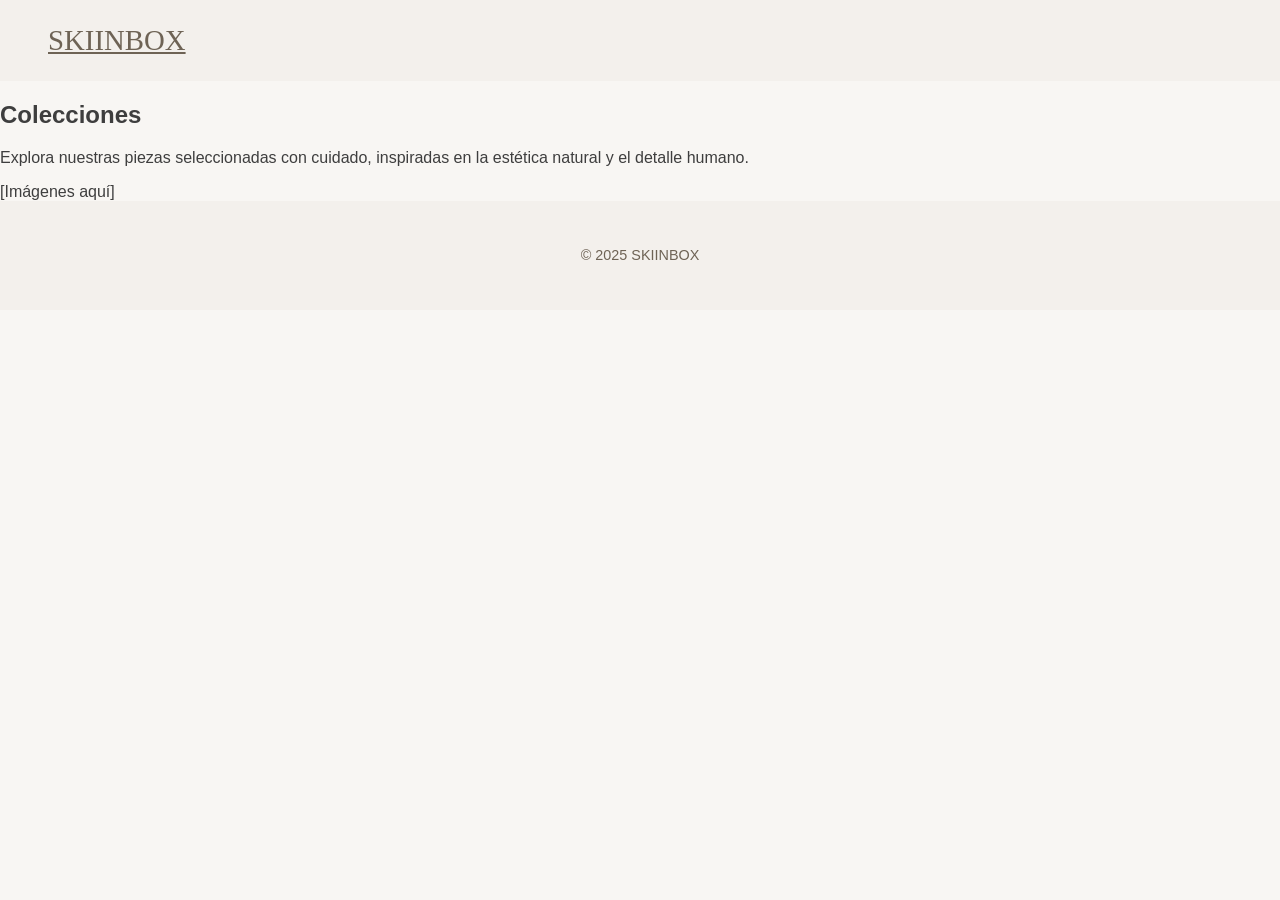
==== colecciones.html @ ae45a68d "Add files via upload" ====
<!DOCTYPE html><html lang='es'><head><meta charset='UTF-8'><link rel='stylesheet' href='css/style.css'><title>Colecciones</title></head><body><header><a href='index.html' class='logo'>SKIINBOX</a></header><main><h2>Colecciones</h2><p>Explora nuestras piezas seleccionadas con cuidado, inspiradas en la estética natural y el detalle humano.</p><div class='galeria'>[Imágenes aquí]</div></main><footer><p>© 2025 SKIINBOX</p></footer></body></html>
---- css/style.css ----
body {
  font-family: 'Montserrat', sans-serif;
  margin: 0;
  background-color: #f8f6f3;
  color: #3e3e3e;
}
header {
  display: flex;
  justify-content: space-between;
  align-items: center;
  padding: 1.5rem 3rem;
  background-color: #f3f0ec;
}
.logo {
  font-family: 'Playfair Display', serif;
  font-size: 1.8rem;
  color: #6e6355;
}
nav a {
  margin: 0 1rem;
  text-decoration: none;
  color: #6e6355;
  font-weight: 500;
}
.hero {
  text-align: center;
  padding: 6rem 2rem;
  background: url('assets/hero.jpg') center/cover no-repeat;
  color: #fff;
}
.hero h2 {
  font-family: 'Playfair Display', serif;
  font-size: 2.5rem;
}
.btn {
  display: inline-block;
  padding: 0.8rem 2rem;
  margin-top: 1rem;
  background-color: #6e6355;
  color: white;
  text-decoration: none;
  border-radius: 3px;
}
.planes {
  text-align: center;
  padding: 4rem 2rem;
}
.plan-container {
  display: flex;
  justify-content: center;
  flex-wrap: wrap;
  gap: 1.5rem;
}
.plan {
  background: #fff;
  padding: 2rem;
  border-radius: 8px;
  width: 250px;
  box-shadow: 0 2px 6px rgba(0,0,0,0.1);
}
.plan.destacado {
  border: 2px solid #6e6355;
}
footer {
  text-align: center;
  padding: 2rem;
  background-color: #f3f0ec;
  font-size: 0.9rem;
  color: #6e6355;
}
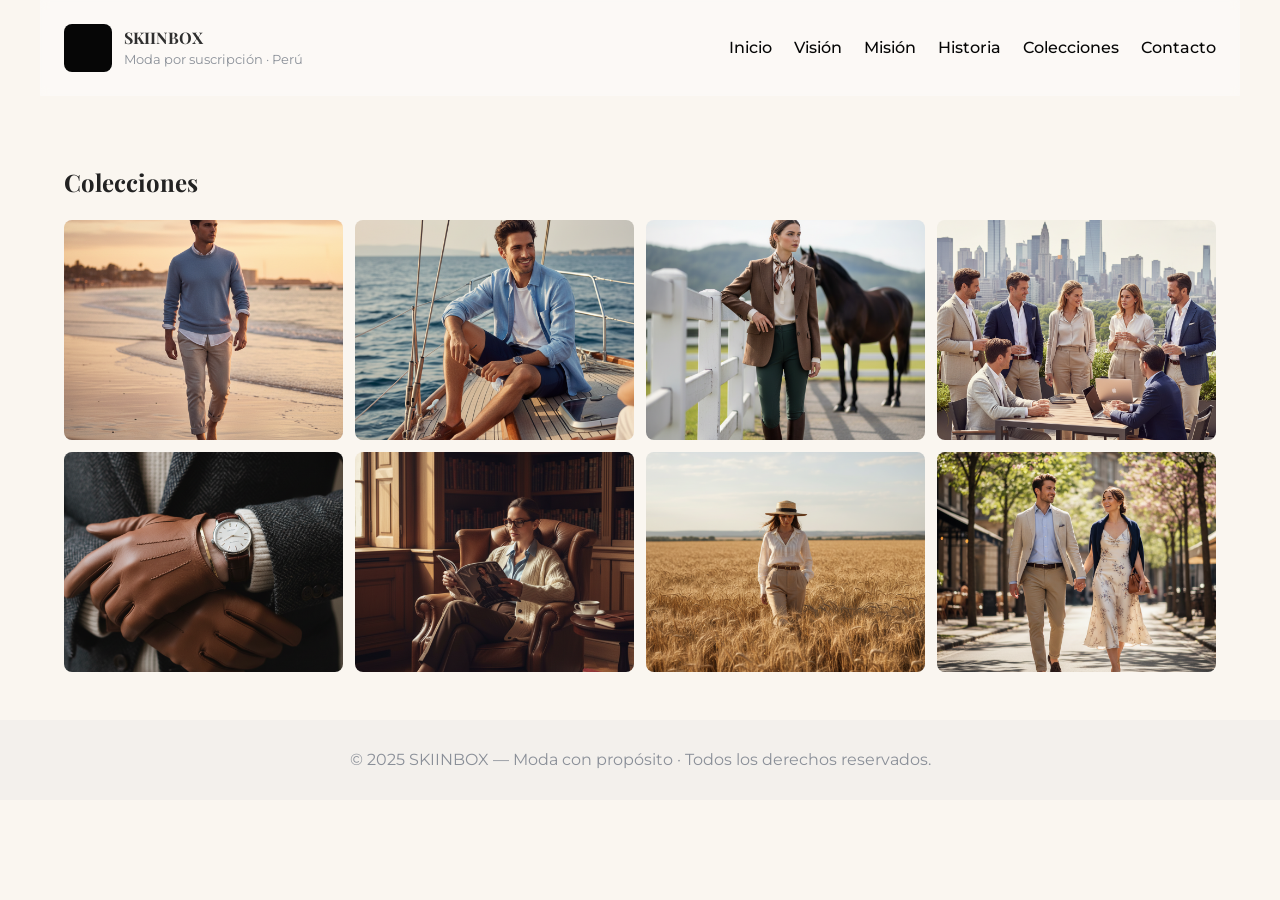
==== commit d93ceeec: "Add files via upload" ====
--- a/colecciones.html
+++ b/colecciones.html
@@ -1 +1,46 @@
-<!DOCTYPE html><html lang='es'><head><meta charset='UTF-8'><link rel='stylesheet' href='css/style.css'><title>Colecciones</title></head><body><header><a href='index.html' class='logo'>SKIINBOX</a></header><main><h2>Colecciones</h2><p>Explora nuestras piezas seleccionadas con cuidado, inspiradas en la estética natural y el detalle humano.</p><div class='galeria'>[Imágenes aquí]</div></main><footer><p>© 2025 SKIINBOX</p></footer></body></html>+<!doctype html>
+<html lang="es">
+<head>
+  <meta charset="utf-8">
+  <meta name="viewport" content="width=device-width,initial-scale=1">
+  <title>SKIINBOX — Colecciones</title>
+  <link rel="stylesheet" href="css/style.css">
+</head>
+<body>
+  <header class="container">
+    <a class="logo" href="index.html"><span class="mark"></span><div class="mark" style="display:none"></div><div style="display:flex;flex-direction:column"><strong style="font-family:'Playfair Display',serif;color:#2f2f2f">SKIINBOX</strong><small style="color:var(--muted)">Moda por suscripción · Perú</small></div></a>
+    <nav>
+      <a href="index.html">Inicio</a>
+      <a href="vision.html">Visión</a>
+      <a href="mision.html">Misión</a>
+      <a href="historia.html">Historia</a>
+      <a href="colecciones.html">Colecciones</a>
+      <a href="contacto.html">Contacto</a>
+    </nav>
+  </header>
+  <main class='section container'><h2 style="font-family:'Playfair Display',serif">Colecciones</h2><div class='gallery' style='margin-top:12px'>
+  <img src='assets/hero.jpg' alt='Colección' />
+  <img src='assets/how-1.jpg' alt='Colección' />
+  <img src='assets/lookbook-1.jpg' alt='Colección' />
+  <img src='assets/lookbook-2.jpg' alt='Colección' />
+  <img src='assets/lookbook-3.jpg' alt='Colección' />
+  <img src='assets/lookbook-4.jpg' alt='Colección' />
+  <img src='assets/lookbook-5.jpg' alt='Colección' />
+  <img src='assets/lookbook-6.jpg' alt='Colección' />
+</div></main>
+  <footer class="footer">
+    © 2025 SKIINBOX — Moda con propósito · Todos los derechos reservados.
+  </footer>
+  <div id="payModal" style="display:none;position:fixed;inset:0;background:rgba(0,0,0,0.5);align-items:center;justify-content:center">
+    <div style="background:white;padding:20px;border-radius:10px;max-width:420px;width:90%">
+      <h3>Suscripción — <span class="plan-name"></span></h3>
+      <p>Precio: <strong class="plan-price"></strong> / mes</p>
+      <div style="display:flex;gap:8px;justify-content:flex-end;margin-top:12px">
+        <button id="payClose" style="padding:8px 12px;border-radius:6px">Cancelar</button>
+        <button id="payConfirm" style="padding:8px 12px;background:var(--ink);color:white;border-radius:6px">Pagar</button>
+      </div>
+    </div>
+  </div>
+  <script src="js/main.js"></script>
+</body>
+</html>
--- a/css/style.css
+++ b/css/style.css
@@ -1,70 +1,27 @@
-body {
-  font-family: 'Montserrat', sans-serif;
-  margin: 0;
-  background-color: #f8f6f3;
-  color: #3e3e3e;
+
+@import url('https://fonts.googleapis.com/css2?family=Montserrat:wght@300;400;600&family=Playfair+Display:wght@400;700&display=swap');
+:root{
+  --ink:#060606; --navy:#0b3b66; --ivory:#FAF6F0; --gold:#C9A36B; --muted:#8A8F98;
+  --maxw:1200px;
 }
-header {
-  display: flex;
-  justify-content: space-between;
-  align-items: center;
-  padding: 1.5rem 3rem;
-  background-color: #f3f0ec;
-}
-.logo {
-  font-family: 'Playfair Display', serif;
-  font-size: 1.8rem;
-  color: #6e6355;
-}
-nav a {
-  margin: 0 1rem;
-  text-decoration: none;
-  color: #6e6355;
-  font-weight: 500;
-}
-.hero {
-  text-align: center;
-  padding: 6rem 2rem;
-  background: url('assets/hero.jpg') center/cover no-repeat;
-  color: #fff;
-}
-.hero h2 {
-  font-family: 'Playfair Display', serif;
-  font-size: 2.5rem;
-}
-.btn {
-  display: inline-block;
-  padding: 0.8rem 2rem;
-  margin-top: 1rem;
-  background-color: #6e6355;
-  color: white;
-  text-decoration: none;
-  border-radius: 3px;
-}
-.planes {
-  text-align: center;
-  padding: 4rem 2rem;
-}
-.plan-container {
-  display: flex;
-  justify-content: center;
-  flex-wrap: wrap;
-  gap: 1.5rem;
-}
-.plan {
-  background: #fff;
-  padding: 2rem;
-  border-radius: 8px;
-  width: 250px;
-  box-shadow: 0 2px 6px rgba(0,0,0,0.1);
-}
-.plan.destacado {
-  border: 2px solid #6e6355;
-}
-footer {
-  text-align: center;
-  padding: 2rem;
-  background-color: #f3f0ec;
-  font-size: 0.9rem;
-  color: #6e6355;
-}
+*{box-sizing:border-box}
+body{margin:0;font-family:Montserrat,system-ui,Arial;background:var(--ivory);color:#222;line-height:1.5}
+.container{max-width:var(--maxw);margin:0 auto;padding:24px}
+header{display:flex;align-items:center;justify-content:space-between;padding:20px 24px;background:rgba(255,255,255,0.4);backdrop-filter:blur(4px);position:sticky;top:0;z-index:50}
+.logo{display:flex;align-items:center;gap:12px;text-decoration:none;color:var(--ink)}
+.logo .mark{width:48px;height:48px;background:var(--ink);color:white;display:flex;align-items:center;justify-content:center;border-radius:8px;font-weight:600}
+nav a{margin-left:18px;text-decoration:none;color:var(--ink);font-weight:500}
+.hero{display:flex;align-items:center;gap:32px;padding:60px 24px;background-image:url('assets/hero.jpg');background-size:cover;background-position:center;color:white}
+.hero .copy{max-width:560px;background:rgba(0,0,0,0.25);padding:28px;border-radius:8px}
+.hero h1{font-family:'Playfair Display',serif;font-size:42px;margin:0}
+.hero p{margin:12px 0;color:#f3f3f3}
+.cta{margin-top:18px;display:flex;gap:12px}
+.btn{padding:10px 16px;border-radius:8px;border:1px solid var(--gold);background:transparent;color:var(--ink);text-decoration:none}
+.btn.primary{background:var(--ink);color:var(--ivory);border-color:var(--ink)}
+.section{padding:48px 24px}
+.grid{display:grid;grid-template-columns:repeat(3,1fr);gap:18px}
+.card{background:white;border-radius:10px;padding:20px;box-shadow:0 6px 18px rgba(0,0,0,0.06)}
+.gallery{display:grid;grid-template-columns:repeat(4,1fr);gap:12px}
+.gallery img{width:100%;height:220px;object-fit:cover;border-radius:8px}
+.footer{background:#f3f0ec;padding:28px;text-align:center;color:var(--muted)}
+@media(max-width:900px){.hero{flex-direction:column;padding:40px 12px}.grid{grid-template-columns:1fr}.gallery{grid-template-columns:repeat(2,1fr)}nav a{margin-left:8px}}
